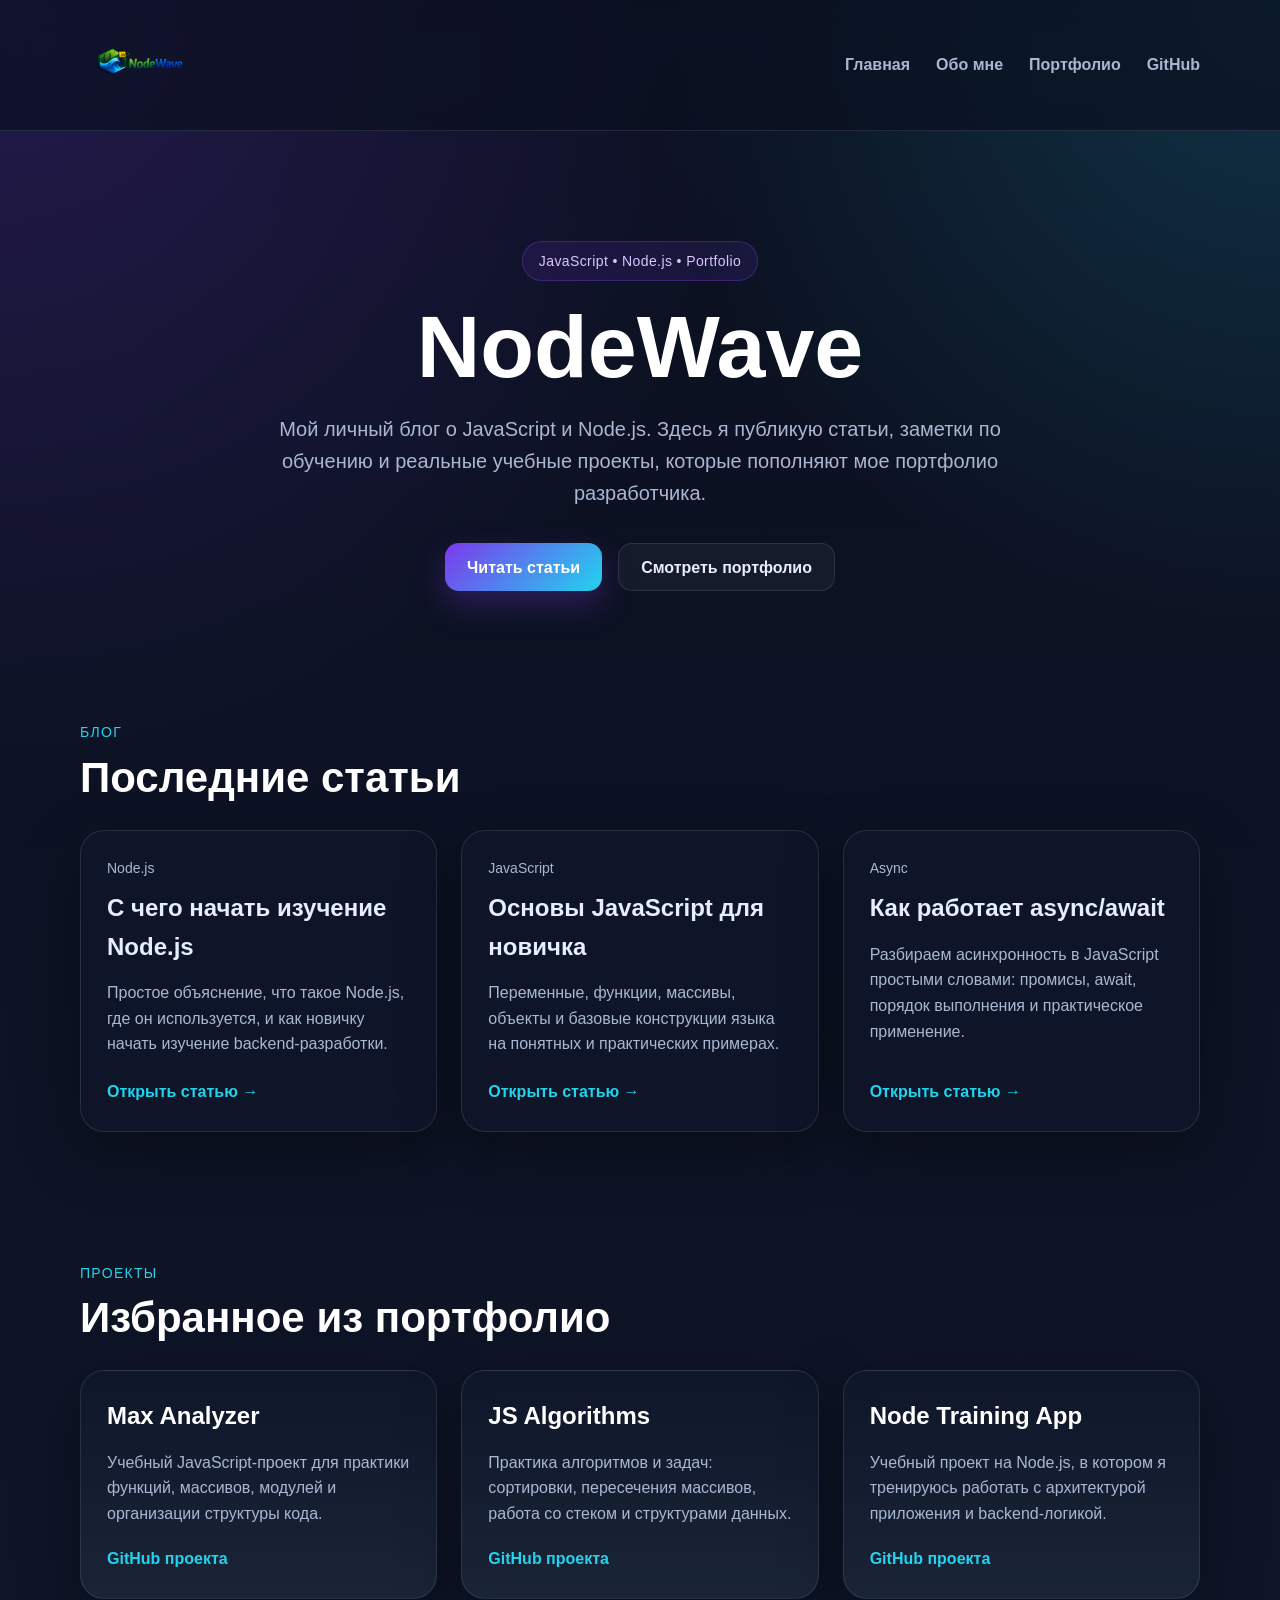
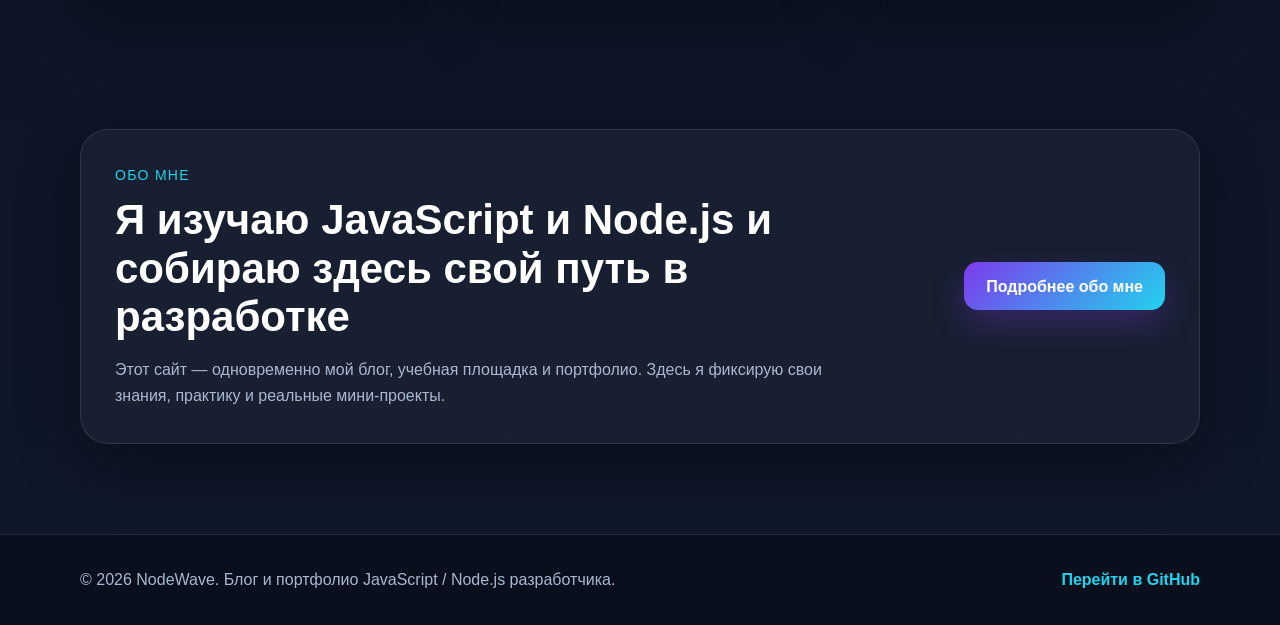
==== index.html @ 6e51496f "first commit" ====
<!DOCTYPE html>
<html lang="ru">
<head>
  <meta charset="UTF-8" />
  <meta name="viewport" content="width=device-width, initial-scale=1.0" />
  <title>NodeWave — JavaScript & Node.js Blog</title>
  <link rel="stylesheet" href="./assets/css/style.css" />
</head>
<body>
  <header class="site-header">
    <div class="container header-inner">
      <a class="logo" href="index.html">
        <img src="./assets/img/logo/logo.png" alt="NodeWave logo" />
      </a>

      <nav class="site-nav">
        <a href="index.html">Главная</a>
        <a href="about.html">Обо мне</a>
        <a href="portfolio.html">Портфолио</a>
        <a href="https://github.com/anisimV?tab=repositories" target="_blank">GitHub</a>
      </nav>
    </div>
  </header>

  <main>
    <section class="hero">
      <div class="container hero-inner">
        <span class="hero-badge">JavaScript • Node.js • Portfolio</span>

        <h1 class="hero-title">NodeWave</h1>

        <p class="hero-text">
          Мой личный блог о JavaScript и Node.js. Здесь я публикую статьи,
          заметки по обучению и реальные учебные проекты, которые пополняют
          мое портфолио разработчика.
        </p>

        <div class="hero-actions">
          <a class="btn btn-primary" href="#articles">Читать статьи</a>
          <a class="btn btn-secondary" href="portfolio.html">Смотреть портфолио</a>
        </div>
      </div>
    </section>

    <section class="articles-section" id="articles">
      <div class="container">
        <div class="section-heading">
          <p class="section-label">Блог</p>
          <h2>Последние статьи</h2>
        </div>

        <div class="articles-list">
          <article class="article-card">
            <div class="article-content">
              <p class="article-tag">Node.js</p>
              <h3>
                <a href="./articles/nodejs-start.html">С чего начать изучение Node.js</a>
              </h3>
              <p>
                Простое объяснение, что такое Node.js, где он используется,
                и как новичку начать изучение backend-разработки.
              </p>
            </div>
            <a class="article-link" href="./articles/nodejs-start.html">Открыть статью →</a>
          </article>

          <article class="article-card">
            <div class="article-content">
              <p class="article-tag">JavaScript</p>
              <h3>
                <a href="./articles/javascript-basics.html">Основы JavaScript для новичка</a>
              </h3>
              <p>
                Переменные, функции, массивы, объекты и базовые конструкции языка
                на понятных и практических примерах.
              </p>
            </div>
            <a class="article-link" href="./articles/javascript-basics.html">Открыть статью →</a>
          </article>

          <article class="article-card">
            <div class="article-content">
              <p class="article-tag">Async</p>
              <h3>
                <a href="./articles/async-await.html">Как работает async/await</a>
              </h3>
              <p>
                Разбираем асинхронность в JavaScript простыми словами:
                промисы, await, порядок выполнения и практическое применение.
              </p>
            </div>
            <a class="article-link" href="./articles/async-await.html">Открыть статью →</a>
          </article>
        </div>
      </div>
    </section>

    <section class="portfolio-section">
      <div class="container">
        <div class="section-heading">
          <p class="section-label">Проекты</p>
          <h2>Избранное из портфолио</h2>
        </div>

        <div class="portfolio-list">
          <article class="project-card">
            <h3>Max Analyzer</h3>
            <p>
              Учебный JavaScript-проект для практики функций, массивов,
              модулей и организации структуры кода.
            </p>
            <a href="https://github.com/your-github/max-analyzer" target="_blank">
              GitHub проекта
            </a>
          </article>

          <article class="project-card">
            <h3>JS Algorithms</h3>
            <p>
              Практика алгоритмов и задач: сортировки, пересечения массивов,
              работа со стеком и структурами данных.
            </p>
            <a href="https://github.com/your-github/js-algorithms" target="_blank">
              GitHub проекта
            </a>
          </article>

          <article class="project-card">
            <h3>Node Training App</h3>
            <p>
              Учебный проект на Node.js, в котором я тренируюсь работать
              с архитектурой приложения и backend-логикой.
            </p>
            <a href="https://github.com/your-github/node-training-app" target="_blank">
              GitHub проекта
            </a>
          </article>
        </div>
      </div>
    </section>

    <section class="about-preview">
      <div class="container about-preview-inner">
        <div class="about-preview-text">
          <p class="section-label">Обо мне</p>
          <h2>Я изучаю JavaScript и Node.js и собираю здесь свой путь в разработке</h2>
          <p>
            Этот сайт — одновременно мой блог, учебная площадка и портфолио.
            Здесь я фиксирую свои знания, практику и реальные мини-проекты.
          </p>
        </div>

        <div class="about-preview-action">
          <a class="btn btn-primary" href="about.html">Подробнее обо мне</a>
        </div>
      </div>
    </section>
  </main>

  <footer class="site-footer">
    <div class="container footer-inner">
      <p>© 2026 NodeWave. Блог и портфолио JavaScript / Node.js разработчика.</p>
      <a href="https://github.com/anisimV?tab=repositories" target="_blank">Перейти в GitHub</a>
    </div>
  </footer>
</body>
</html>
---- assets/css/style.css ----
* {
  box-sizing: border-box;
  margin: 0;
  padding: 0;
}

:root {
  --bg: #0b1020;
  --bg-soft: rgba(255, 255, 255, 0.04);
  --panel: rgba(15, 23, 42, 0.8);
  --line: rgba(148, 163, 184, 0.18);
  --text: #e5eefc;
  --muted: #a9b8d0;
  --accent: #7c3aed;
  --accent-2: #22d3ee;
  --white: #ffffff;
  --shadow: 0 20px 60px rgba(0, 0, 0, 0.35);
}

html {
  scroll-behavior: smooth;
}

body {
  font-family: Arial, sans-serif;
  color: var(--text);
  background:
    radial-gradient(circle at top left, rgba(124, 58, 237, 0.22), transparent 30%),
    radial-gradient(circle at top right, rgba(34, 211, 238, 0.18), transparent 25%),
    linear-gradient(180deg, #0b1020 0%, #0f172a 100%);
  line-height: 1.6;
}

a {
  text-decoration: none;
  color: inherit;
}

img {
  display: block;
  max-width: 100%;
}

.container {
  width: min(1120px, 92%);
  margin: 0 auto;
}

/* HEADER */
.site-header {
  position: sticky;
  top: 0;
  z-index: 1000;
  backdrop-filter: blur(16px);
  background: rgba(11, 16, 32, 0.7);
  border-bottom: 1px solid var(--line);
}

.header-inner {
  min-height: 82px;
  display: flex;
  justify-content: space-between;
  align-items: center;
  gap: 20px;
}

.logo img {
  width: 130px;
  height: 130px;
  object-fit: contain;
}

.site-nav {
  display: flex;
  align-items: center;
  gap: 26px;
  flex-wrap: wrap;
}

.site-nav a {
  color: var(--muted);
  font-weight: 600;
  transition: color 0.25s ease, transform 0.25s ease;
}

.site-nav a:hover {
  color: var(--white);
  transform: translateY(-1px);
}

/* HERO */
.hero {
  padding: 110px 0 90px;
}

.hero-inner {
  max-width: 820px;
  margin: 0 auto;
  text-align: center;
}

.hero-badge {
  display: inline-block;
  padding: 8px 16px;
  border: 1px solid rgba(124, 58, 237, 0.35);
  border-radius: 999px;
  background: rgba(124, 58, 237, 0.12);
  color: #d8c7ff;
  font-size: 14px;
  letter-spacing: 0.4px;
  margin-bottom: 22px;
}

.hero-title {
  font-size: clamp(48px, 9vw, 88px);
  line-height: 1;
  margin-bottom: 22px;
  color: var(--white);
}

.hero-text {
  max-width: 760px;
  margin: 0 auto 34px;
  font-size: 20px;
  color: var(--muted);
}

.hero-actions {
  display: flex;
  justify-content: center;
  gap: 16px;
  flex-wrap: wrap;
}

/* BUTTONS */
.btn {
  display: inline-flex;
  align-items: center;
  justify-content: center;
  min-height: 48px;
  padding: 0 22px;
  border-radius: 14px;
  font-weight: 700;
  transition: transform 0.25s ease, box-shadow 0.25s ease, background 0.25s ease;
}

.btn:hover {
  transform: translateY(-2px);
}

.btn-primary {
  background: linear-gradient(135deg, var(--accent), var(--accent-2));
  color: var(--white);
  box-shadow: 0 14px 32px rgba(124, 58, 237, 0.28);
}

.btn-secondary {
  background: rgba(255, 255, 255, 0.04);
  border: 1px solid var(--line);
  color: var(--text);
}

/* SECTIONS */
.articles-section,
.portfolio-section,
.about-preview {
  padding: 40px 0 90px;
}

.section-heading {
  margin-bottom: 28px;
}

.section-label {
  color: var(--accent-2);
  font-size: 14px;
  text-transform: uppercase;
  letter-spacing: 1.3px;
  margin-bottom: 10px;
}

.section-heading h2,
.about-preview-text h2 {
  font-size: clamp(30px, 4vw, 42px);
  line-height: 1.15;
  color: var(--white);
}

/* ARTICLES */
.articles-list {
  display: grid;
  grid-template-columns: repeat(3, 1fr);
  gap: 24px;
}

.article-card {
  display: flex;
  flex-direction: column;
  justify-content: space-between;
  min-height: 280px;
  padding: 26px;
  border: 1px solid var(--line);
  border-radius: 24px;
  background: var(--panel);
  box-shadow: var(--shadow);
  backdrop-filter: blur(12px);
  transition: transform 0.28s ease, border-color 0.28s ease;
}

.article-card:hover {
  transform: translateY(-6px);
  border-color: rgba(34, 211, 238, 0.5);
}

.article-tag {
  color: #d4c1ff;
  font-size: 14px;
  margin-bottom: 10px;
}

.article-card h3 {
  font-size: 24px;
  margin-bottom: 14px;
}

.article-card h3 a:hover {
  color: var(--accent-2);
}

.article-card p {
  color: var(--muted);
}

.article-link {
  display: inline-block;
  margin-top: 22px;
  color: var(--accent-2);
  font-weight: 700;
}

/* PORTFOLIO */
.portfolio-list {
  display: grid;
  grid-template-columns: repeat(3, 1fr);
  gap: 24px;
}

.project-card {
  padding: 26px;
  border-radius: 24px;
  border: 1px solid var(--line);
  background: linear-gradient(180deg, rgba(15, 23, 42, 0.94), rgba(30, 41, 59, 0.78));
  box-shadow: var(--shadow);
  transition: transform 0.28s ease, border-color 0.28s ease;
}

.project-card:hover {
  transform: translateY(-6px);
  border-color: rgba(124, 58, 237, 0.5);
}

.project-card h3 {
  font-size: 24px;
  margin-bottom: 14px;
  color: var(--white);
}

.project-card p {
  color: var(--muted);
  margin-bottom: 20px;
}

.project-card a {
  color: var(--accent-2);
  font-weight: 700;
}

/* ABOUT PREVIEW */
.about-preview-inner {
  padding: 34px;
  border: 1px solid var(--line);
  border-radius: 28px;
  background: rgba(255, 255, 255, 0.04);
  box-shadow: var(--shadow);
  display: flex;
  justify-content: space-between;
  align-items: center;
  gap: 30px;
}

.about-preview-text {
  max-width: 760px;
}

.about-preview-text p:last-child {
  margin-top: 16px;
  color: var(--muted);
}

.about-preview-action {
  flex-shrink: 0;
}

/* FOOTER */
.site-footer {
  border-top: 1px solid var(--line);
  background: rgba(8, 12, 24, 0.7);
}

.footer-inner {
  min-height: 90px;
  display: flex;
  align-items: center;
  justify-content: space-between;
  gap: 18px;
  flex-wrap: wrap;
}

.footer-inner p {
  color: var(--muted);
}

.footer-inner a {
  color: var(--accent-2);
  font-weight: 700;
}

/* RESPONSIVE */
@media (max-width: 980px) {
  .articles-list,
  .portfolio-list {
    grid-template-columns: 1fr 1fr;
  }

  .about-preview-inner {
    flex-direction: column;
    align-items: flex-start;
  }
}

@media (max-width: 700px) {
  .header-inner {
    padding: 14px 0;
    min-height: auto;
    flex-direction: column;
  }

  .site-nav {
    justify-content: center;
    gap: 16px;
  }

  .hero {
    padding: 70px 0 60px;
  }

  .hero-text {
    font-size: 18px;
  }

  .articles-list,
  .portfolio-list {
    grid-template-columns: 1fr;
  }

  .about-preview-inner {
    padding: 24px;
  }
}
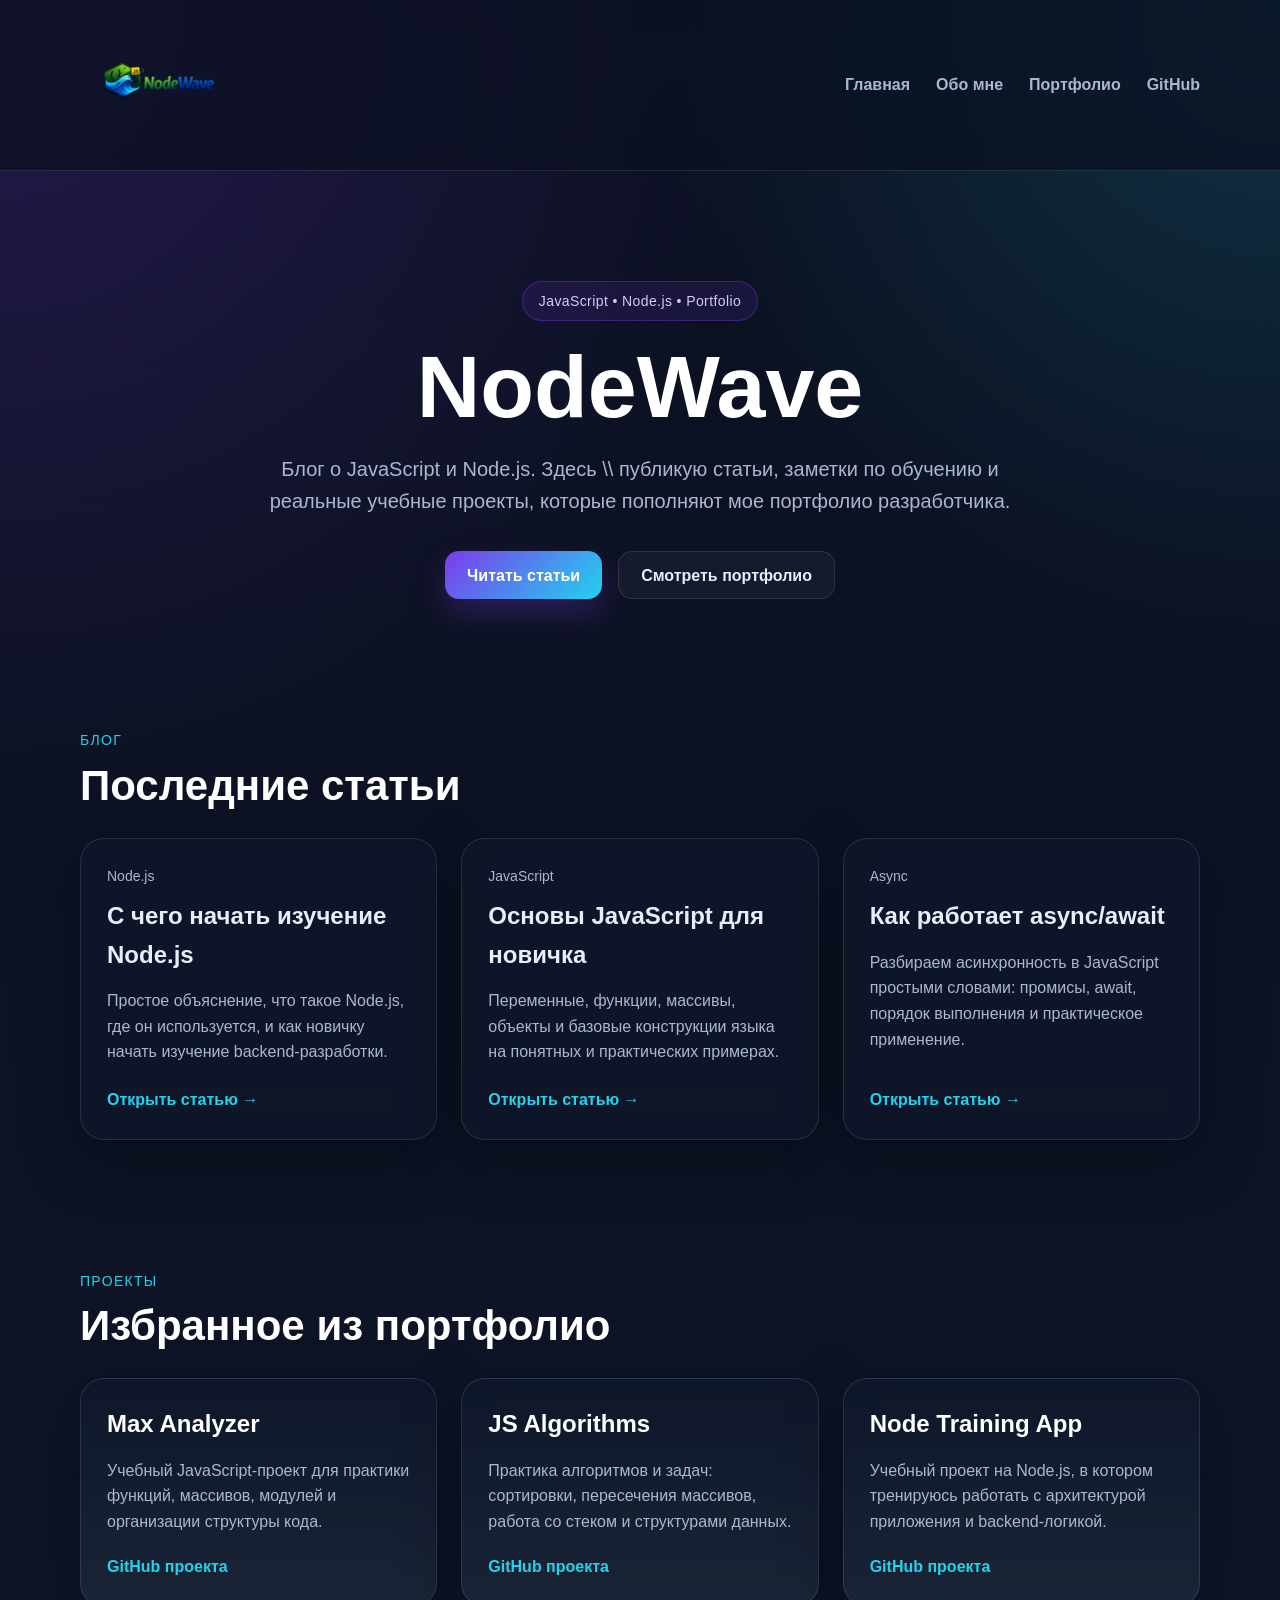
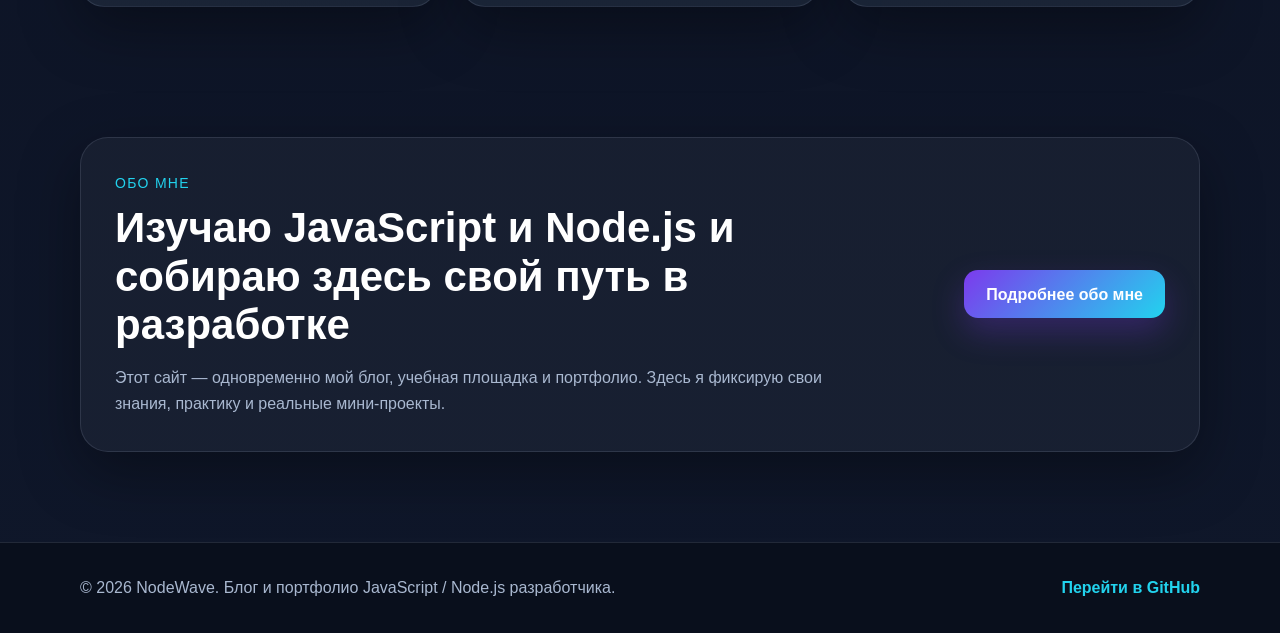
==== commit 6bd54b84: "Add article page" ====
--- a/index.html
+++ b/index.html
@@ -30,7 +30,7 @@
         <h1 class="hero-title">NodeWave</h1>
 
         <p class="hero-text">
-          Мой личный блог о JavaScript и Node.js. Здесь я публикую статьи,
+          Блог о JavaScript и Node.js. Здесь \\ публикую статьи,
           заметки по обучению и реальные учебные проекты, которые пополняют
           мое портфолио разработчика.
         </p>
@@ -128,7 +128,7 @@
           <article class="project-card">
             <h3>Node Training App</h3>
             <p>
-              Учебный проект на Node.js, в котором я тренируюсь работать
+              Учебный проект на Node.js, в котором тренируюсь работать
               с архитектурой приложения и backend-логикой.
             </p>
             <a href="https://github.com/your-github/node-training-app" target="_blank">
@@ -143,7 +143,7 @@
       <div class="container about-preview-inner">
         <div class="about-preview-text">
           <p class="section-label">Обо мне</p>
-          <h2>Я изучаю JavaScript и Node.js и собираю здесь свой путь в разработке</h2>
+          <h2>Изучаю JavaScript и Node.js и собираю здесь свой путь в разработке</h2>
           <p>
             Этот сайт — одновременно мой блог, учебная площадка и портфолио.
             Здесь я фиксирую свои знания, практику и реальные мини-проекты.
--- a/assets/css/style.css
+++ b/assets/css/style.css
@@ -65,8 +65,8 @@
 }
 
 .logo img {
-  width: 130px;
-  height: 130px;
+  width: 170px;
+  height: 170px;
   object-fit: contain;
 }
 
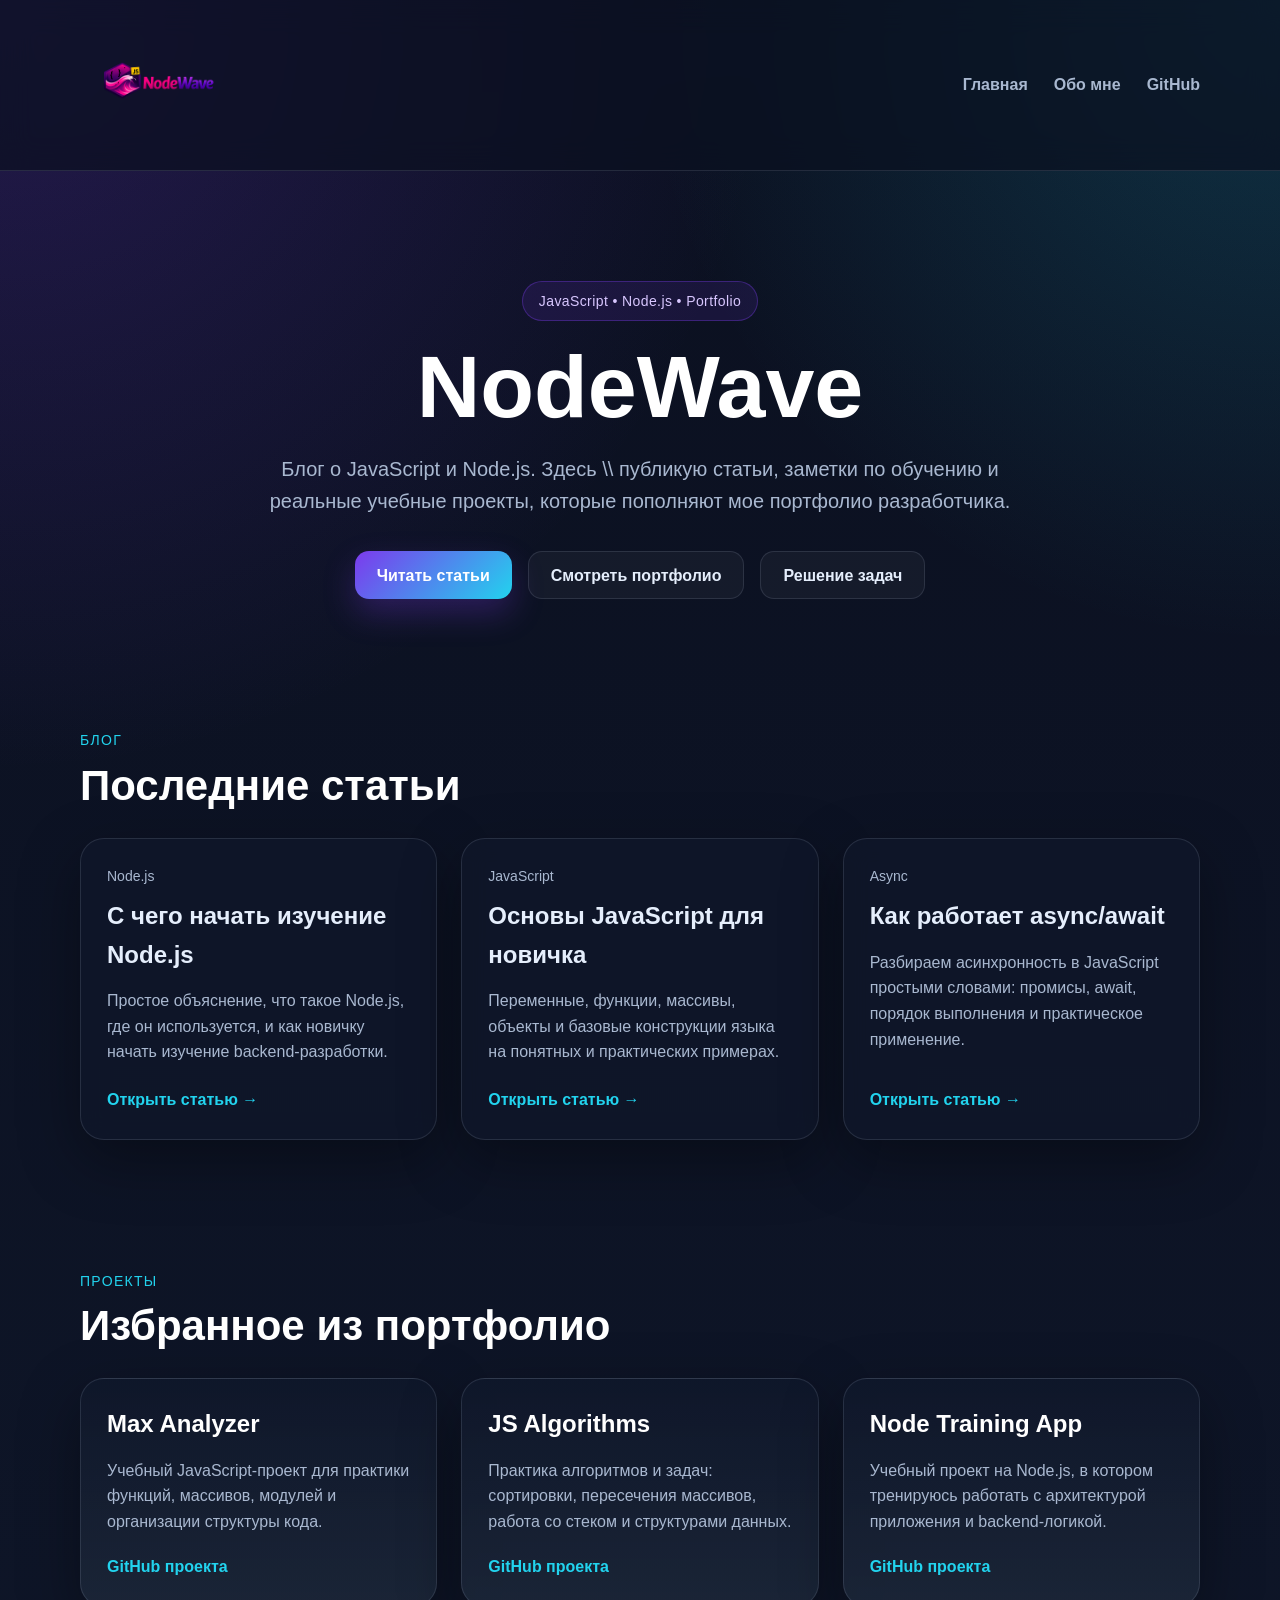
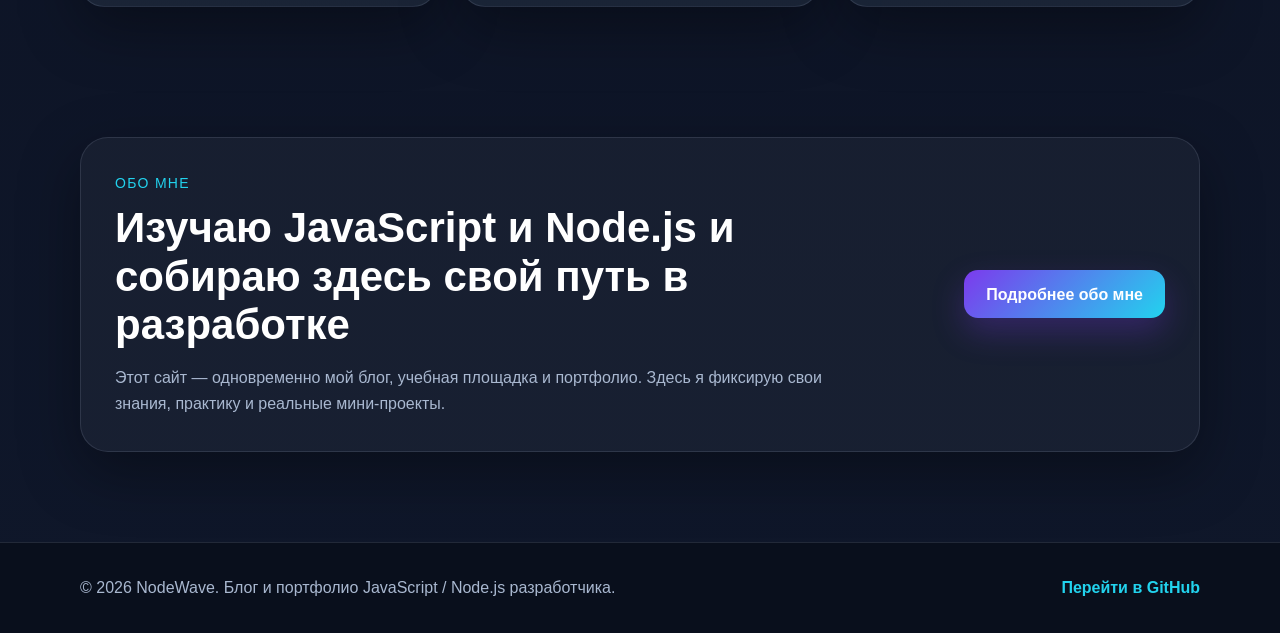
==== commit de16cc08: "Add tasks page layout with topics sidebar" ====
--- a/index.html
+++ b/index.html
@@ -10,14 +10,13 @@
   <header class="site-header">
     <div class="container header-inner">
       <a class="logo" href="index.html">
-        <img src="./assets/img/logo/logo.png" alt="NodeWave logo" />
+        <img src="./assets/img/logo/logo2.png" alt="NodeWave logo" />
       </a>
 
       <nav class="site-nav">
         <a href="index.html">Главная</a>
         <a href="about.html">Обо мне</a>
-        <a href="portfolio.html">Портфолио</a>
-        <a href="https://github.com/anisimV?tab=repositories" target="_blank">GitHub</a>
+        <a href="https://github.com/your-github" target="_blank">GitHub</a>
       </nav>
     </div>
   </header>
@@ -38,6 +37,7 @@
         <div class="hero-actions">
           <a class="btn btn-primary" href="#articles">Читать статьи</a>
           <a class="btn btn-secondary" href="portfolio.html">Смотреть портфолио</a>
+          <a class="btn btn-secondary" href="./tasks/tasks.html">Решение задач</a>
         </div>
       </div>
     </section>
